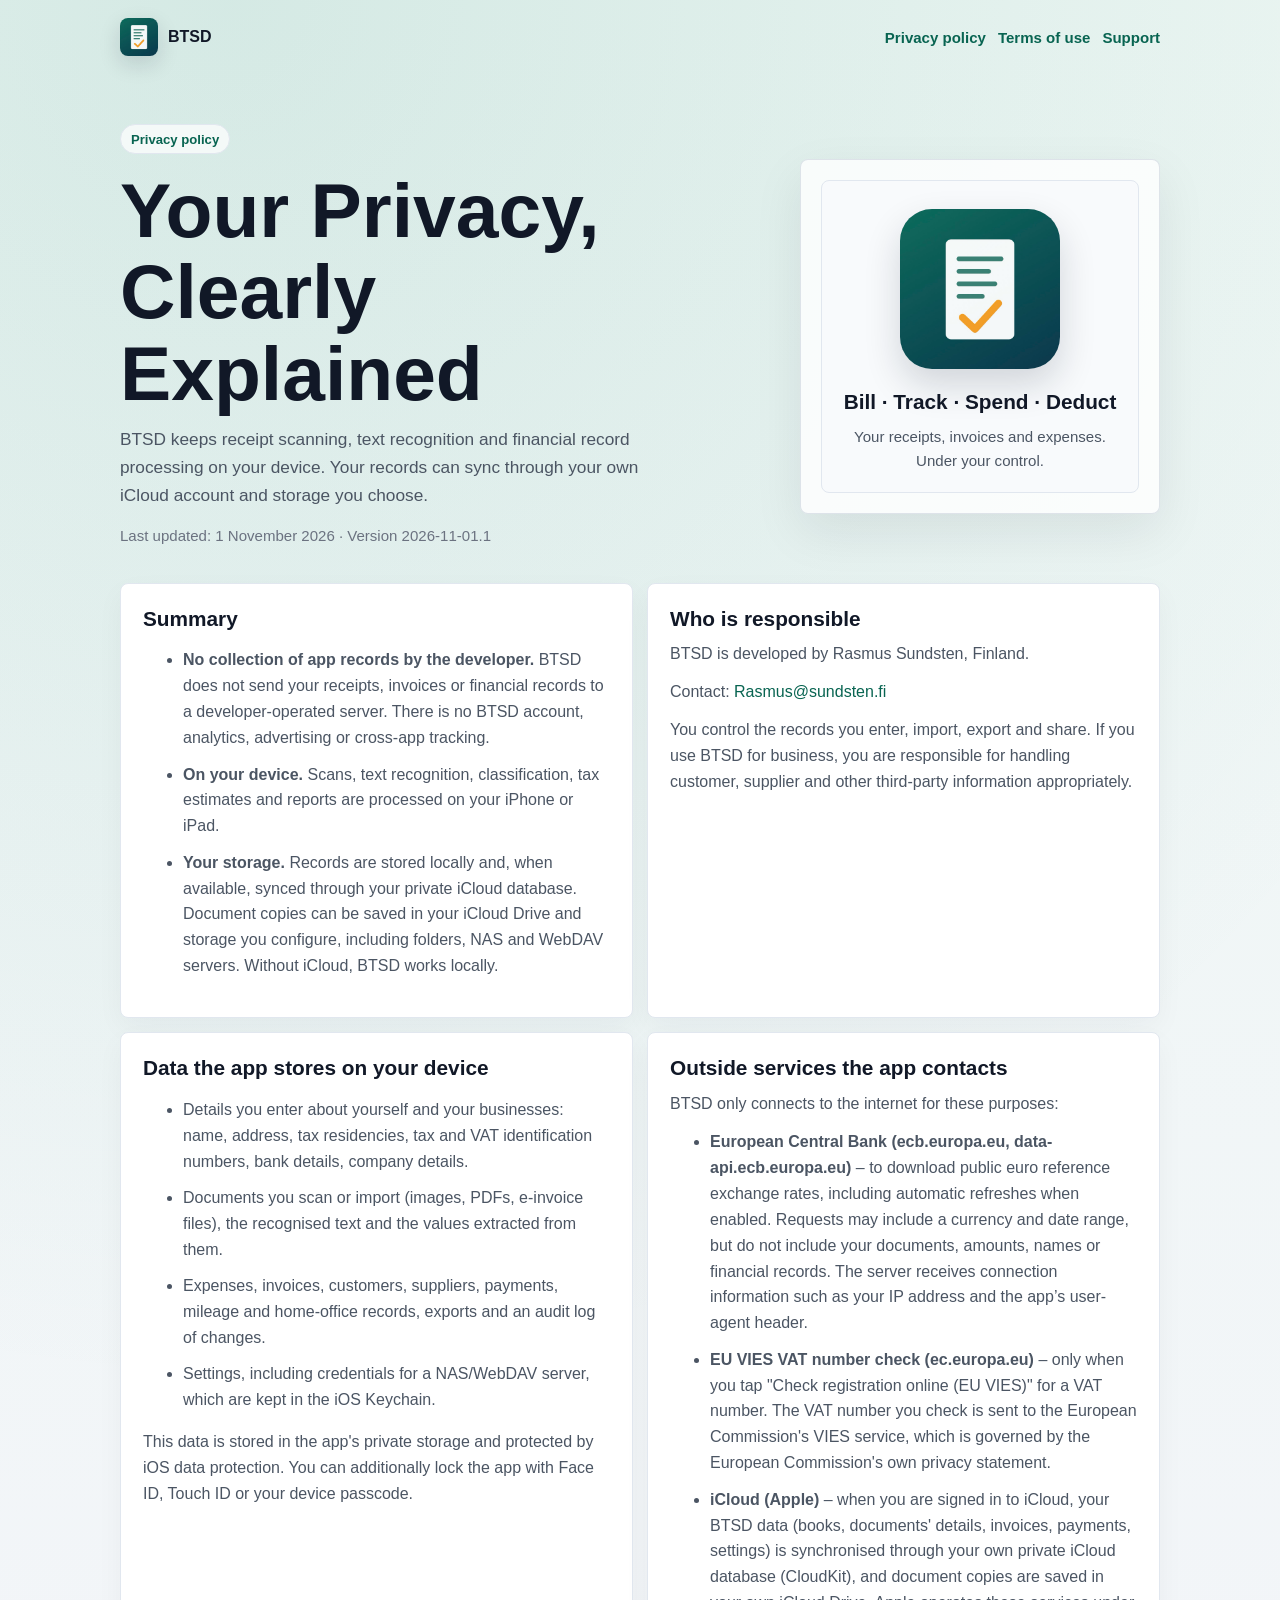
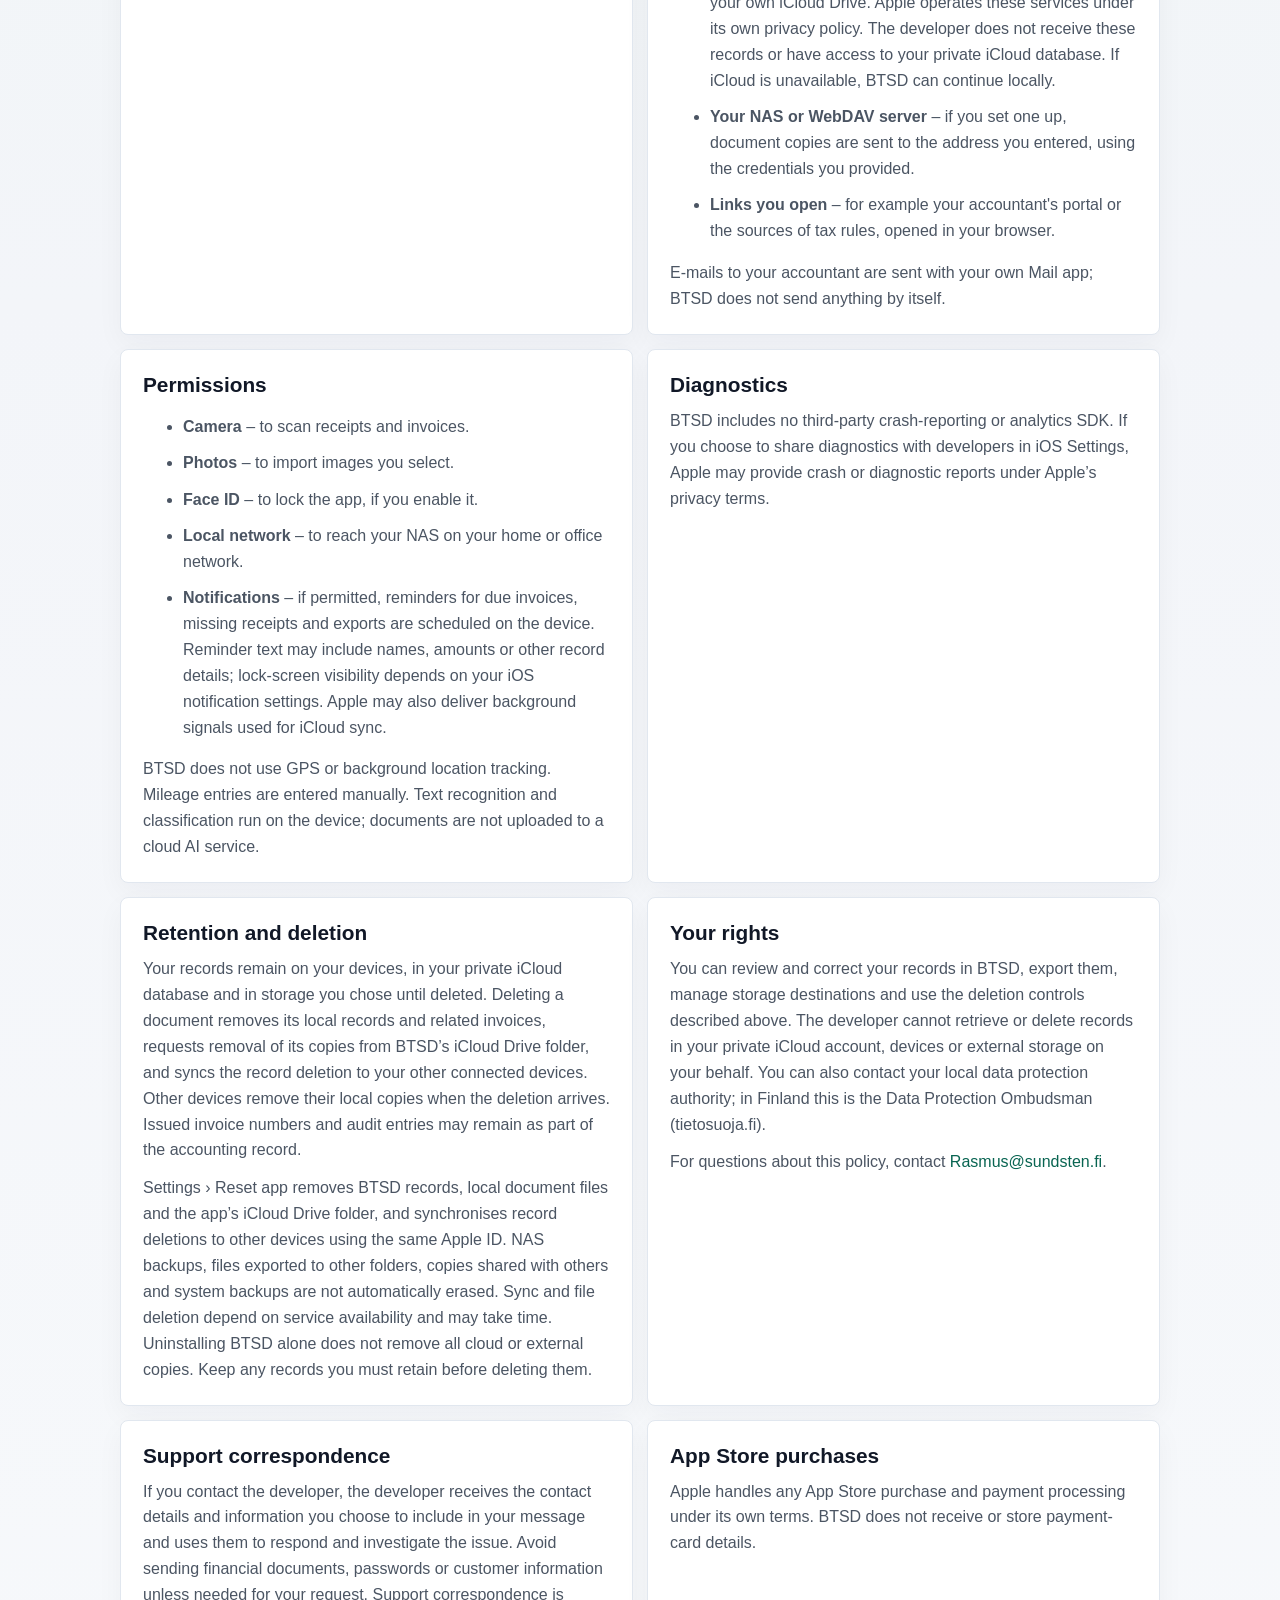
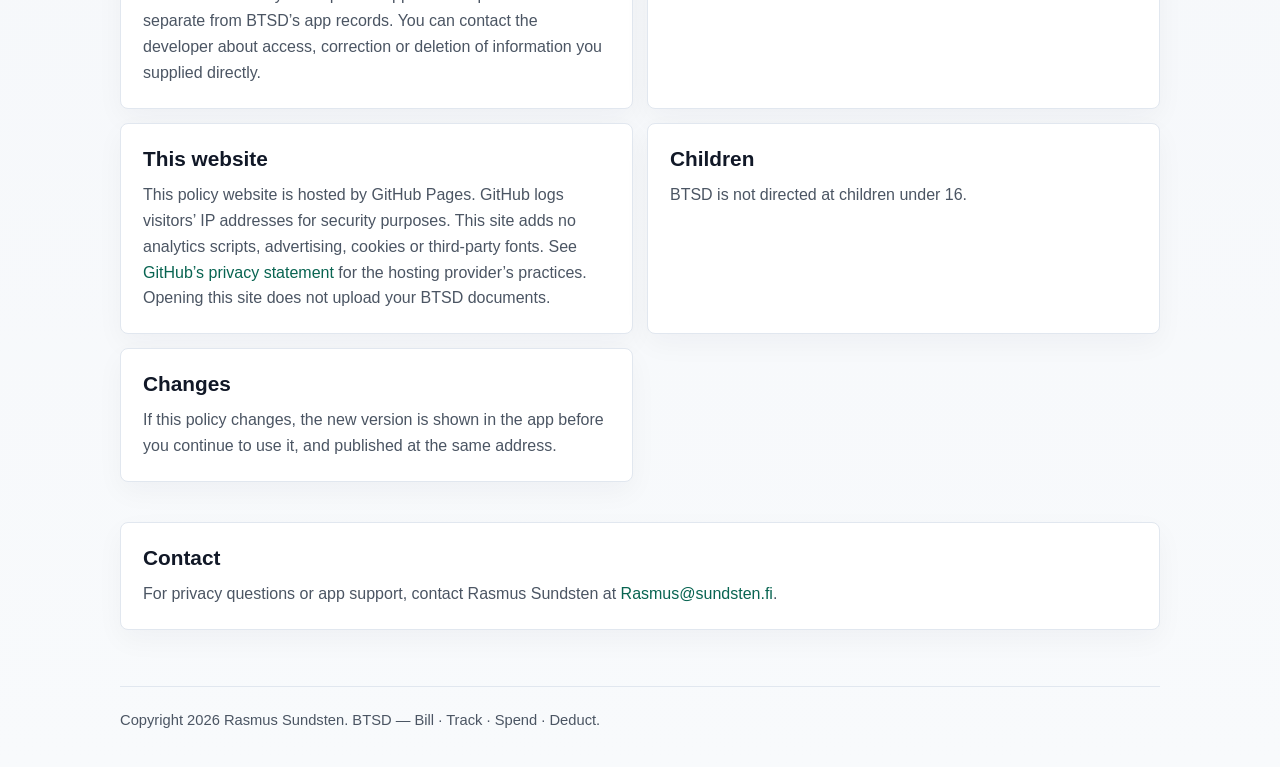
==== privacy-policy/index.html @ 998277a3 "Publish BTSD privacy policy, terms and support" ====
<!doctype html>
<html lang="en"><head>
<meta charset="utf-8"><meta name="viewport" content="width=device-width, initial-scale=1">
<meta name="description" content="BTSD keeps receipt scanning, text recognition and financial record processing on your device. Your records can sync through your own iCloud account and storage you choose.">
<title>Your Privacy, Clearly Explained</title><link rel="icon" type="image/png" href="../assets/btsd-icon.png">
<link rel="stylesheet" href="../styles.css"></head><body>
<header class="shell nav"><a class="brand" href="../"><img src="../assets/btsd-icon.png" alt=""><span>BTSD</span></a>
<nav class="nav-links" aria-label="Main navigation"><a href="../privacy-policy/">Privacy policy</a><a href="../terms.html">Terms of use</a><a href="../support/">Support</a></nav></header>
<main><section class="shell hero"><div class="hero-copy"><span class="pill">Privacy policy</span>
<h1>Your Privacy, Clearly Explained</h1><p class="lead">BTSD keeps receipt scanning, text recognition and financial record processing on your device. Your records can sync through your own iCloud account and storage you choose.</p><p class="meta">Last updated: 1 November 2026 · Version 2026-11-01.1</p></div>
<aside class="device" aria-label="BTSD app icon"><div class="device-screen"><img class="app-icon" src="../assets/btsd-icon.png" alt="BTSD app icon"><h2>Bill · Track · Spend · Deduct</h2><p>Your receipts, invoices and expenses.<br>Under your control.</p></div></aside></section>
<section class="shell policy-grid"><div class="grid"><article class="card"><h2>Summary</h2><ul>
<li><strong>No collection of app records by the developer.</strong> BTSD does not send your receipts, invoices or financial records to a developer-operated server. There is no BTSD account, analytics, advertising or cross-app tracking.</li>
<li><strong>On your device.</strong> Scans, text recognition, classification, tax estimates and reports are processed on your iPhone or iPad.</li>
<li><strong>Your storage.</strong> Records are stored locally and, when available, synced through your private iCloud database. Document copies can be saved in your iCloud Drive and storage you configure, including folders, NAS and WebDAV servers. Without iCloud, BTSD works locally.</li>
</ul></article>
<article class="card"><h2>Who is responsible</h2><p>BTSD is developed by Rasmus Sundsten, Finland.</p>
<p>Contact: <a href="mailto:Rasmus@sundsten.fi">Rasmus@sundsten.fi</a></p>
<p>You control the records you enter, import, export and share. If you use BTSD for business, you are responsible for handling customer, supplier and other third-party information appropriately.</p></article>
<article class="card"><h2>Data the app stores on your device</h2><ul>
<li>Details you enter about yourself and your businesses: name, address, tax residencies, tax and VAT identification numbers, bank details, company details.</li>
<li>Documents you scan or import (images, PDFs, e-invoice files), the recognised text and the values extracted from them.</li>
<li>Expenses, invoices, customers, suppliers, payments, mileage and home-office records, exports and an audit log of changes.</li>
<li>Settings, including credentials for a NAS/WebDAV server, which are kept in the iOS Keychain.</li>
</ul>
<p>This data is stored in the app&#x27;s private storage and protected by iOS data protection. You can additionally lock the app with Face ID, Touch ID or your device passcode.</p></article>
<article class="card"><h2>Outside services the app contacts</h2><p>BTSD only connects to the internet for these purposes:</p>
<ul>
<li><strong>European Central Bank (ecb.europa.eu, data-api.ecb.europa.eu)</strong> – to download public euro reference exchange rates, including automatic refreshes when enabled. Requests may include a currency and date range, but do not include your documents, amounts, names or financial records. The server receives connection information such as your IP address and the app’s user-agent header.</li>
<li><strong>EU VIES VAT number check (ec.europa.eu)</strong> – only when you tap &quot;Check registration online (EU VIES)&quot; for a VAT number. The VAT number you check is sent to the European Commission&#x27;s VIES service, which is governed by the European Commission&#x27;s own privacy statement.</li>
<li><strong>iCloud (Apple)</strong> – when you are signed in to iCloud, your BTSD data (books, documents&#x27; details, invoices, payments, settings) is synchronised through your own private iCloud database (CloudKit), and document copies are saved in your own iCloud Drive. Apple operates these services under its own privacy policy. The developer does not receive these records or have access to your private iCloud database. If iCloud is unavailable, BTSD can continue locally.</li>
<li><strong>Your NAS or WebDAV server</strong> – if you set one up, document copies are sent to the address you entered, using the credentials you provided.</li>
<li><strong>Links you open</strong> – for example your accountant&#x27;s portal or the sources of tax rules, opened in your browser.</li>
</ul>
<p>E-mails to your accountant are sent with your own Mail app; BTSD does not send anything by itself.</p></article>
<article class="card"><h2>Permissions</h2><ul>
<li><strong>Camera</strong> – to scan receipts and invoices.</li>
<li><strong>Photos</strong> – to import images you select.</li>
<li><strong>Face ID</strong> – to lock the app, if you enable it.</li>
<li><strong>Local network</strong> – to reach your NAS on your home or office network.</li>
<li><strong>Notifications</strong> – if permitted, reminders for due invoices, missing receipts and exports are scheduled on the device. Reminder text may include names, amounts or other record details; lock-screen visibility depends on your iOS notification settings. Apple may also deliver background signals used for iCloud sync.</li>
</ul>
<p>BTSD does not use GPS or background location tracking. Mileage entries are entered manually. Text recognition and classification run on the device; documents are not uploaded to a cloud AI service.</p></article>
<article class="card"><h2>Diagnostics</h2><p>BTSD includes no third-party crash-reporting or analytics SDK. If you choose to share diagnostics with developers in iOS Settings, Apple may provide crash or diagnostic reports under Apple’s privacy terms.</p></article>
<article class="card"><h2>Retention and deletion</h2><p>Your records remain on your devices, in your private iCloud database and in storage you chose until deleted. Deleting a document removes its local records and related invoices, requests removal of its copies from BTSD’s iCloud Drive folder, and syncs the record deletion to your other connected devices. Other devices remove their local copies when the deletion arrives. Issued invoice numbers and audit entries may remain as part of the accounting record.</p>
<p>Settings › Reset app removes BTSD records, local document files and the app’s iCloud Drive folder, and synchronises record deletions to other devices using the same Apple ID. NAS backups, files exported to other folders, copies shared with others and system backups are not automatically erased. Sync and file deletion depend on service availability and may take time. Uninstalling BTSD alone does not remove all cloud or external copies. Keep any records you must retain before deleting them.</p></article>
<article class="card"><h2>Your rights</h2><p>You can review and correct your records in BTSD, export them, manage storage destinations and use the deletion controls described above. The developer cannot retrieve or delete records in your private iCloud account, devices or external storage on your behalf. You can also contact your local data protection authority; in Finland this is the Data Protection Ombudsman (tietosuoja.fi).</p>
<p>For questions about this policy, contact <a href="mailto:Rasmus@sundsten.fi">Rasmus@sundsten.fi</a>.</p></article>
<article class="card"><h2>Support correspondence</h2><p>If you contact the developer, the developer receives the contact details and information you choose to include in your message and uses them to respond and investigate the issue. Avoid sending financial documents, passwords or customer information unless needed for your request. Support correspondence is separate from BTSD’s app records. You can contact the developer about access, correction or deletion of information you supplied directly.</p></article>
<article class="card"><h2>App Store purchases</h2><p>Apple handles any App Store purchase and payment processing under its own terms. BTSD does not receive or store payment-card details.</p></article>
<article class="card"><h2>This website</h2><p>This policy website is hosted by GitHub Pages. GitHub logs visitors’ IP addresses for security purposes. This site adds no analytics scripts, advertising, cookies or third-party fonts. See <a href="https://docs.github.com/en/site-policy/privacy-policies/github-general-privacy-statement">GitHub’s privacy statement</a> for the hosting provider’s practices. Opening this site does not upload your BTSD documents.</p></article>
<article class="card"><h2>Children</h2><p>BTSD is not directed at children under 16.</p></article>
<article class="card"><h2>Changes</h2><p>If this policy changes, the new version is shown in the app before you continue to use it, and published at the same address.</p></article></div></section>
<section class="shell contact"><article class="card"><h2>Contact</h2><p>For privacy questions or app support, contact Rasmus Sundsten at <a href="mailto:Rasmus@sundsten.fi">Rasmus@sundsten.fi</a>.</p></article></section></main>
<footer class="shell footer"><p>Copyright 2026 Rasmus Sundsten. BTSD — Bill · Track · Spend · Deduct.</p></footer></body></html>
---- styles.css ----
:root {
  color-scheme: light;
  --bg: #f3f5f9;
  --panel: #ffffff;
  --ink: #111827;
  --muted: #4b5563;
  --soft: #6b7280;
  --line: #e1e7ef;
  --accent: #1769d1;
  --accent-strong: #0f4fac;
  --ok: #166534;
  --shadow: 0 18px 50px rgba(15, 23, 42, 0.08);
}

* {
  box-sizing: border-box;
}

html {
  scroll-behavior: smooth;
}

body {
  margin: 0;
  font-family: -apple-system, BlinkMacSystemFont, "SF Pro Text", "Segoe UI", Roboto, Arial, sans-serif;
  background:
    radial-gradient(circle at 18% 0%, rgba(23, 105, 209, 0.13), transparent 34%),
    linear-gradient(180deg, #eef3fb 0%, var(--bg) 48%, #f8fafc 100%);
  color: var(--ink);
}

a {
  color: var(--accent-strong);
  text-decoration: none;
}

a:hover {
  text-decoration: underline;
}

.shell {
  width: min(1040px, calc(100% - 32px));
  margin: 0 auto;
}

.nav {
  display: flex;
  align-items: center;
  justify-content: space-between;
  gap: 16px;
  padding: 18px 0;
}

.brand {
  display: inline-flex;
  align-items: center;
  gap: 10px;
  color: var(--ink);
  font-weight: 800;
}

.brand img {
  width: 38px;
  height: 38px;
  border-radius: 8px;
  box-shadow: 0 8px 22px rgba(15, 23, 42, 0.14);
}

.nav-links {
  display: flex;
  align-items: center;
  gap: 12px;
  font-size: 0.94rem;
  font-weight: 700;
}

.button {
  display: inline-flex;
  align-items: center;
  justify-content: center;
  min-height: 40px;
  padding: 0 14px;
  border: 1px solid rgba(23, 105, 209, 0.25);
  border-radius: 8px;
  background: var(--accent);
  color: #fff;
  font-weight: 800;
  box-shadow: 0 12px 28px rgba(23, 105, 209, 0.22);
}

.button:hover {
  text-decoration: none;
  background: var(--accent-strong);
}

.hero {
  display: grid;
  grid-template-columns: minmax(0, 1.1fr) minmax(260px, 0.9fr);
  gap: 28px;
  align-items: center;
  padding: 50px 0 34px;
}

.hero-copy {
  min-width: 0;
}

.pill {
  display: inline-flex;
  align-items: center;
  gap: 8px;
  min-height: 30px;
  padding: 0 10px;
  border: 1px solid var(--line);
  border-radius: 999px;
  background: rgba(255, 255, 255, 0.72);
  color: var(--accent-strong);
  font-size: 0.82rem;
  font-weight: 800;
}

h1 {
  margin: 16px 0 12px;
  font-size: clamp(2.35rem, 6vw, 4.8rem);
  line-height: 0.95;
  letter-spacing: 0;
}

h2 {
  margin: 0 0 10px;
  font-size: 1.3rem;
  line-height: 1.25;
}

p,
li {
  color: var(--muted);
  line-height: 1.62;
}

p {
  margin: 0;
}

.lead {
  max-width: 680px;
  font-size: 1.08rem;
}

.meta {
  margin-top: 14px;
  color: var(--soft);
  font-size: 0.94rem;
}

.device {
  justify-self: end;
  width: min(100%, 360px);
  border: 1px solid rgba(148, 163, 184, 0.28);
  border-radius: 8px;
  background: rgba(255, 255, 255, 0.8);
  box-shadow: var(--shadow);
  padding: 20px;
}

.device-screen {
  border: 1px solid var(--line);
  border-radius: 8px;
  background: #f8fafc;
  padding: 18px;
}

.app-icon {
  width: 82px;
  height: 82px;
  border-radius: 18px;
  display: block;
  margin-bottom: 18px;
  box-shadow: 0 16px 36px rgba(15, 23, 42, 0.16);
}

.mock-line {
  height: 10px;
  margin: 10px 0;
  border-radius: 999px;
  background: #d8e2ef;
}

.mock-line.short {
  width: 58%;
  background: rgba(23, 105, 209, 0.24);
}

.mock-row {
  display: grid;
  grid-template-columns: 1fr 64px;
  gap: 12px;
  align-items: center;
  margin-top: 18px;
  padding-top: 16px;
  border-top: 1px solid var(--line);
}

.mock-badge {
  min-height: 34px;
  border-radius: 8px;
  background: #e8f1ff;
}

.band {
  padding: 18px 0;
}

.card {
  background: var(--panel);
  border: 1px solid var(--line);
  border-radius: 8px;
  padding: 22px;
  box-shadow: 0 10px 28px rgba(15, 23, 42, 0.04);
}

.summary ul {
  margin: 8px 0 0;
  padding-left: 18px;
}

.summary li {
  margin: 6px 0;
  color: var(--ok);
  font-weight: 700;
}

.grid {
  display: grid;
  grid-template-columns: repeat(2, minmax(0, 1fr));
  gap: 14px;
}

.policy {
  display: grid;
  gap: 14px;
  padding: 16px 0 42px;
}

.contact {
  margin-bottom: 56px;
}

.footer {
  border-top: 1px solid var(--line);
  padding: 22px 0 34px;
  color: var(--soft);
  font-size: 0.92rem;
}

@media (max-width: 780px) {
  .shell {
    width: min(100% - 28px, 1040px);
  }

  .nav {
    align-items: flex-start;
    flex-direction: column;
  }

  .hero {
    grid-template-columns: 1fr;
    padding-top: 28px;
  }

  .device {
    justify-self: stretch;
    width: 100%;
  }

  .grid {
    grid-template-columns: 1fr;
  }
}


/* BTSD: the Alfa Omega layout with the app’s green accent. */
:root { --accent: #087c65; --accent-strong: #086451; }
body { background: radial-gradient(circle at 18% 0%,rgba(8,124,101,.11),transparent 34%),linear-gradient(180deg,#eef7f4 0%,var(--bg) 48%,#f8fafc 100%); }
.nav-links { flex-wrap: wrap; }
.hero h1 { line-height: 1.06; }
.hero .app-icon { width: 160px; height: 160px; margin: 10px auto 20px; border-radius: 32px; }
.device-screen { text-align: center; }
.device-screen p { font-size: .94rem; }
.card li { margin-bottom: .65rem; }
.card p + p, .card p + ul { margin-top: 12px; }
.grid .card { overflow-wrap: anywhere; }
.policy-grid { margin-bottom: 40px; }
a:focus-visible { outline: 3px solid var(--accent); outline-offset: 4px; }
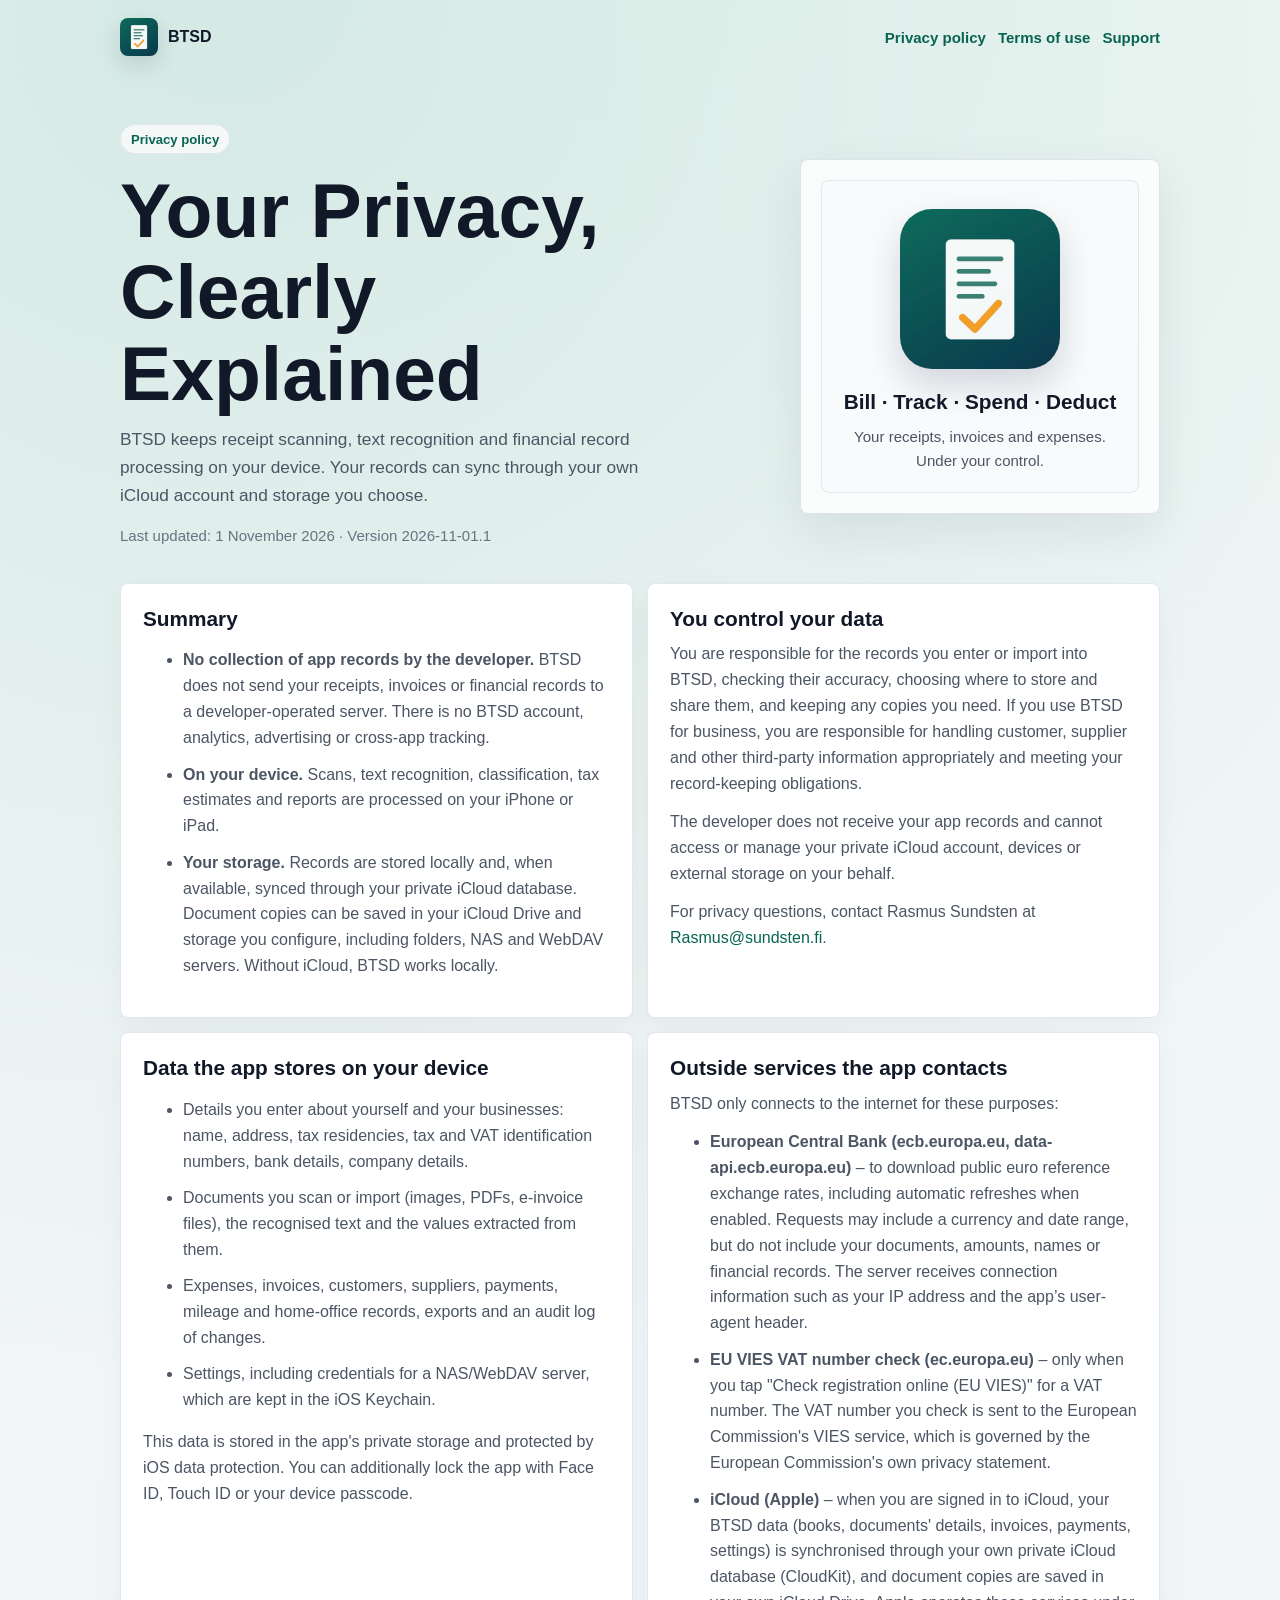
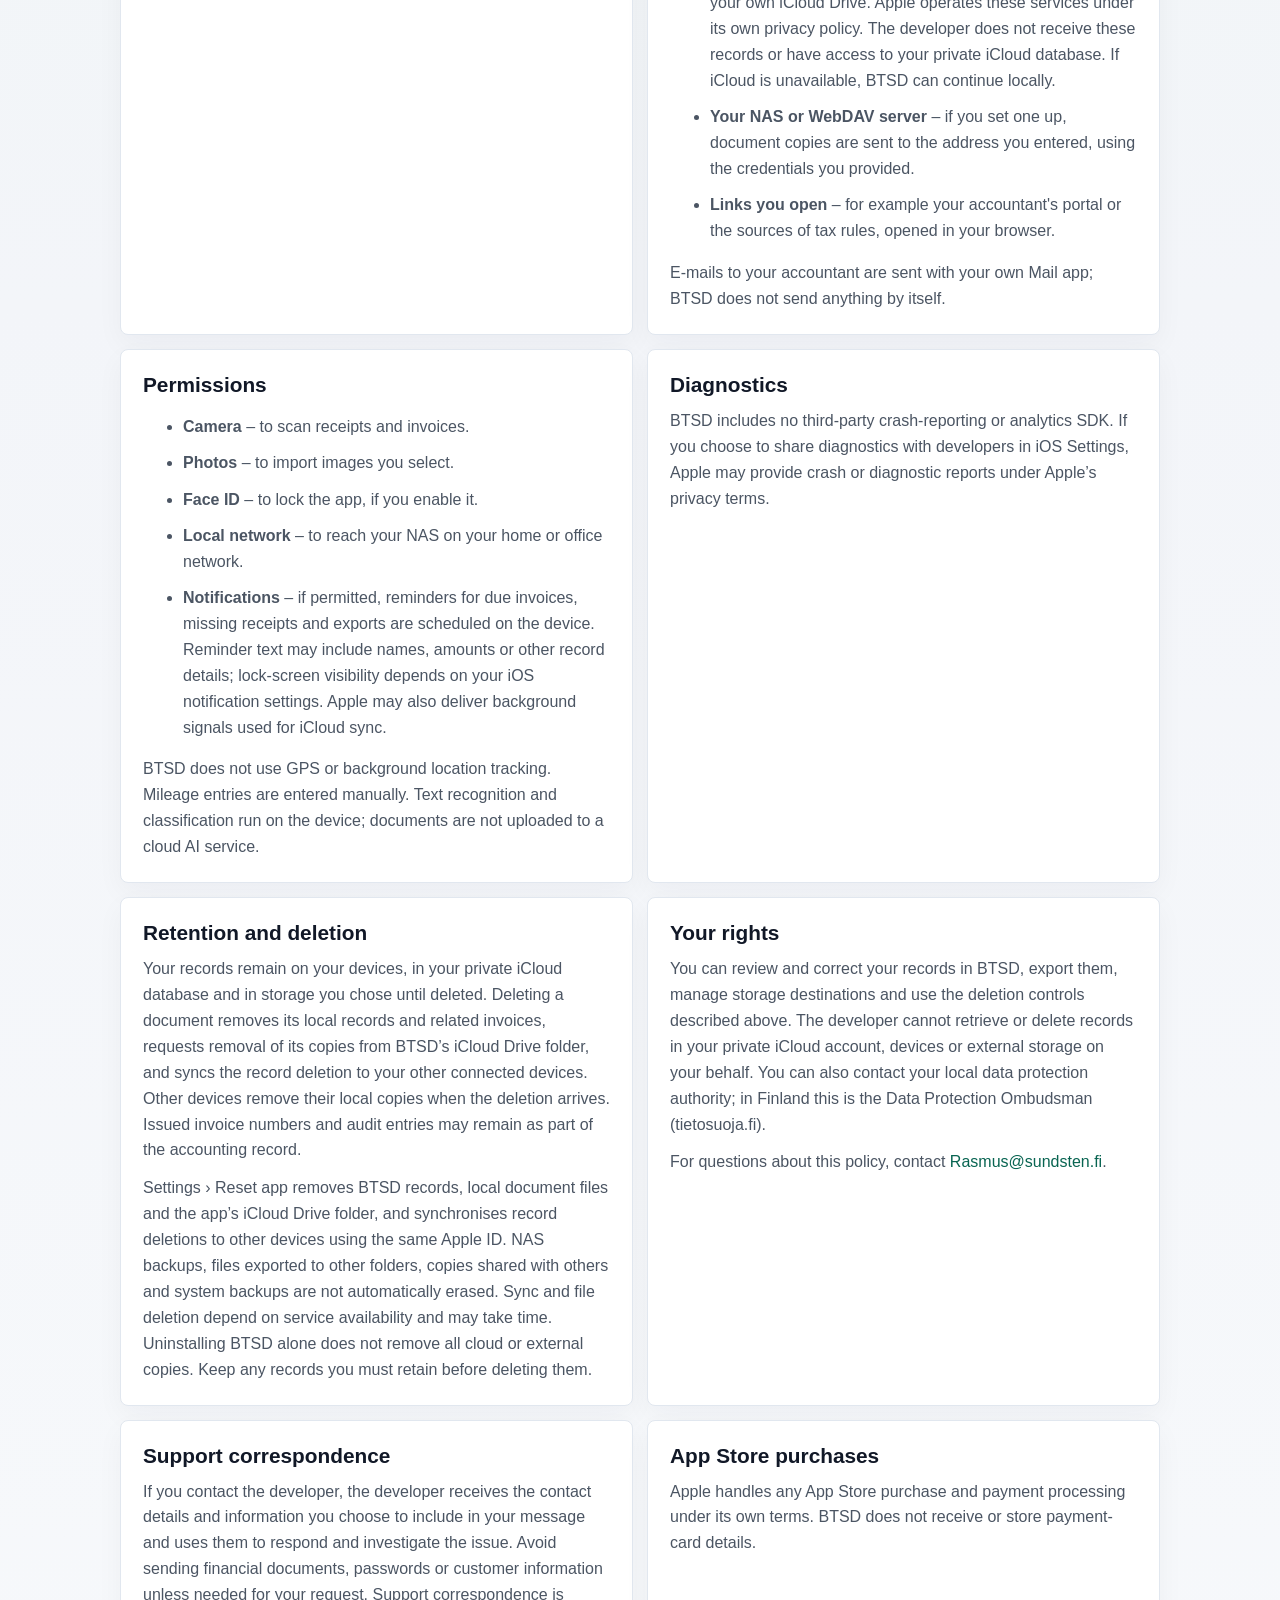
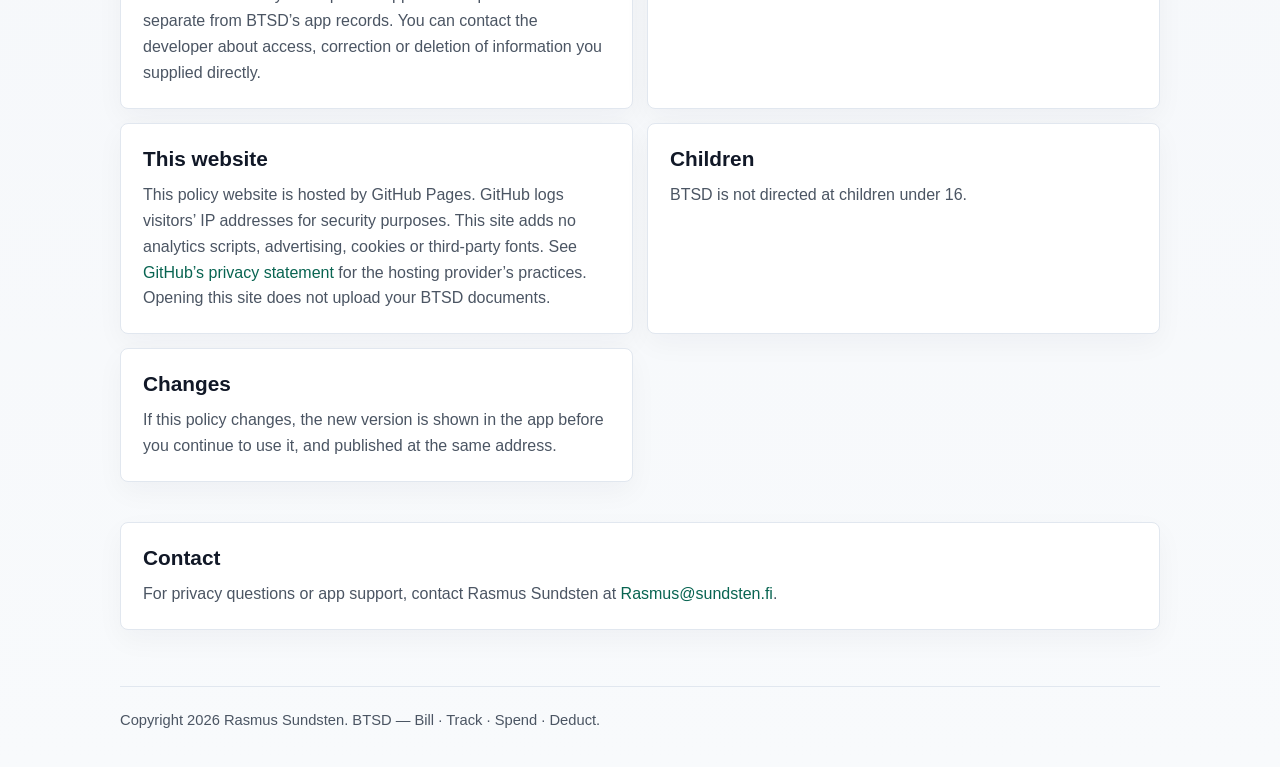
==== commit 0b8703fb: "Clarify that customers control and maintain their records" ====
--- a/privacy-policy/index.html
+++ b/privacy-policy/index.html
@@ -14,9 +14,9 @@
 <li><strong>On your device.</strong> Scans, text recognition, classification, tax estimates and reports are processed on your iPhone or iPad.</li>
 <li><strong>Your storage.</strong> Records are stored locally and, when available, synced through your private iCloud database. Document copies can be saved in your iCloud Drive and storage you configure, including folders, NAS and WebDAV servers. Without iCloud, BTSD works locally.</li>
 </ul></article>
-<article class="card"><h2>Who is responsible</h2><p>BTSD is developed by Rasmus Sundsten, Finland.</p>
-<p>Contact: <a href="mailto:Rasmus@sundsten.fi">Rasmus@sundsten.fi</a></p>
-<p>You control the records you enter, import, export and share. If you use BTSD for business, you are responsible for handling customer, supplier and other third-party information appropriately.</p></article>
+<article class="card"><h2>You control your data</h2><p>You are responsible for the records you enter or import into BTSD, checking their accuracy, choosing where to store and share them, and keeping any copies you need. If you use BTSD for business, you are responsible for handling customer, supplier and other third-party information appropriately and meeting your record-keeping obligations.</p>
+<p>The developer does not receive your app records and cannot access or manage your private iCloud account, devices or external storage on your behalf.</p>
+<p>For privacy questions, contact Rasmus Sundsten at <a href="mailto:Rasmus@sundsten.fi">Rasmus@sundsten.fi</a>.</p></article>
 <article class="card"><h2>Data the app stores on your device</h2><ul>
 <li>Details you enter about yourself and your businesses: name, address, tax residencies, tax and VAT identification numbers, bank details, company details.</li>
 <li>Documents you scan or import (images, PDFs, e-invoice files), the recognised text and the values extracted from them.</li>
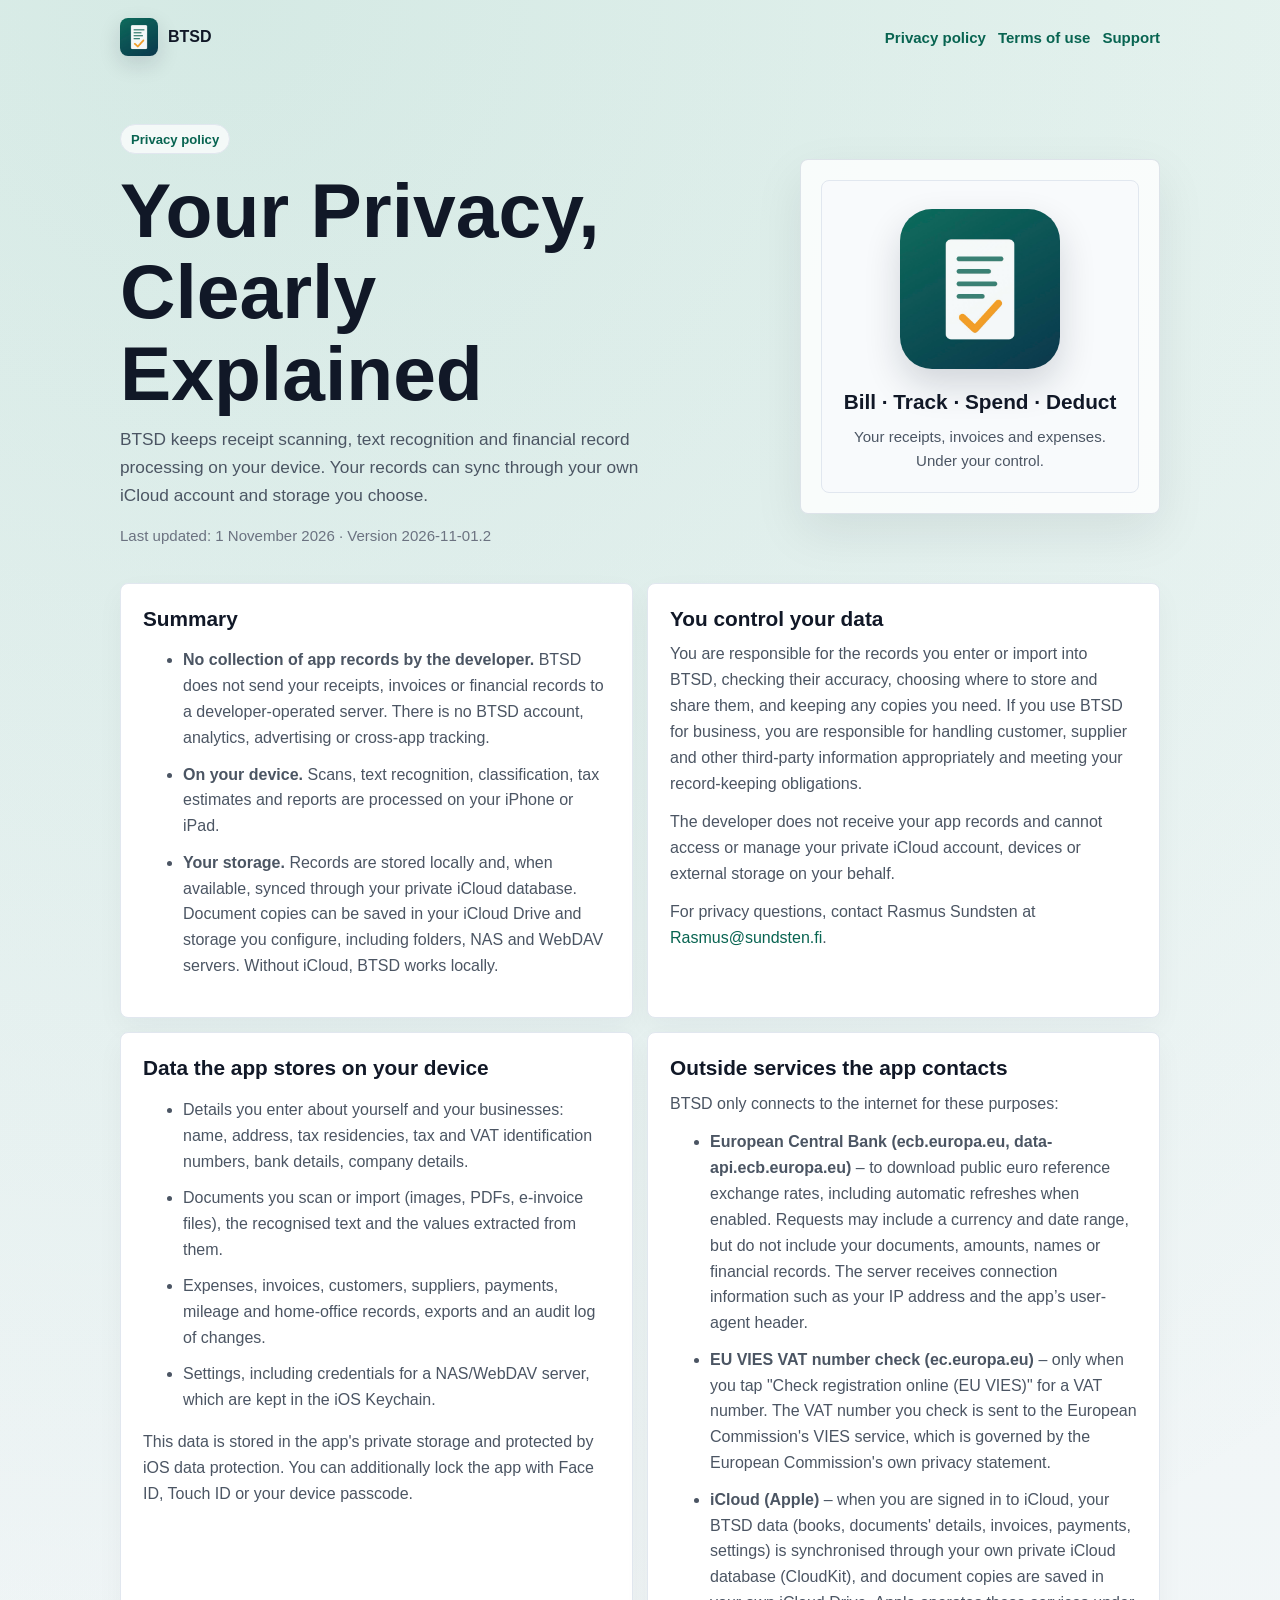
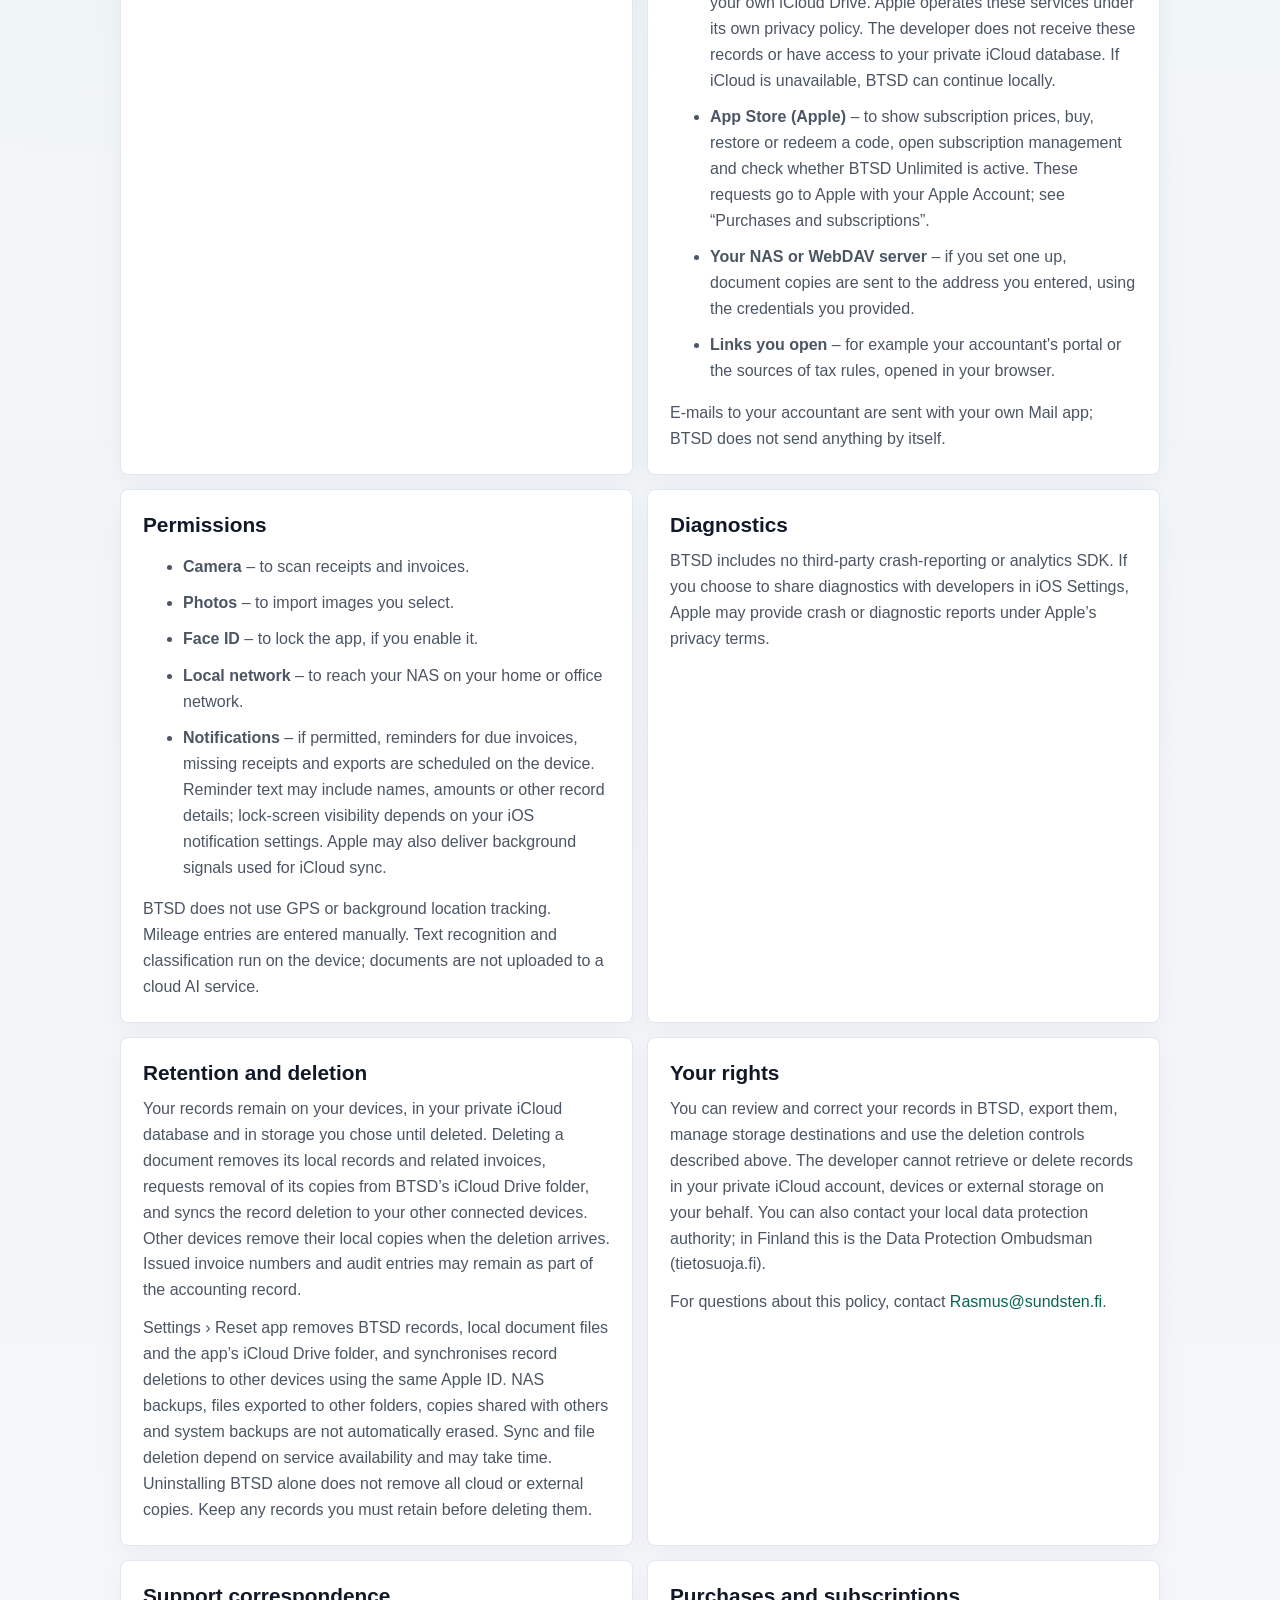
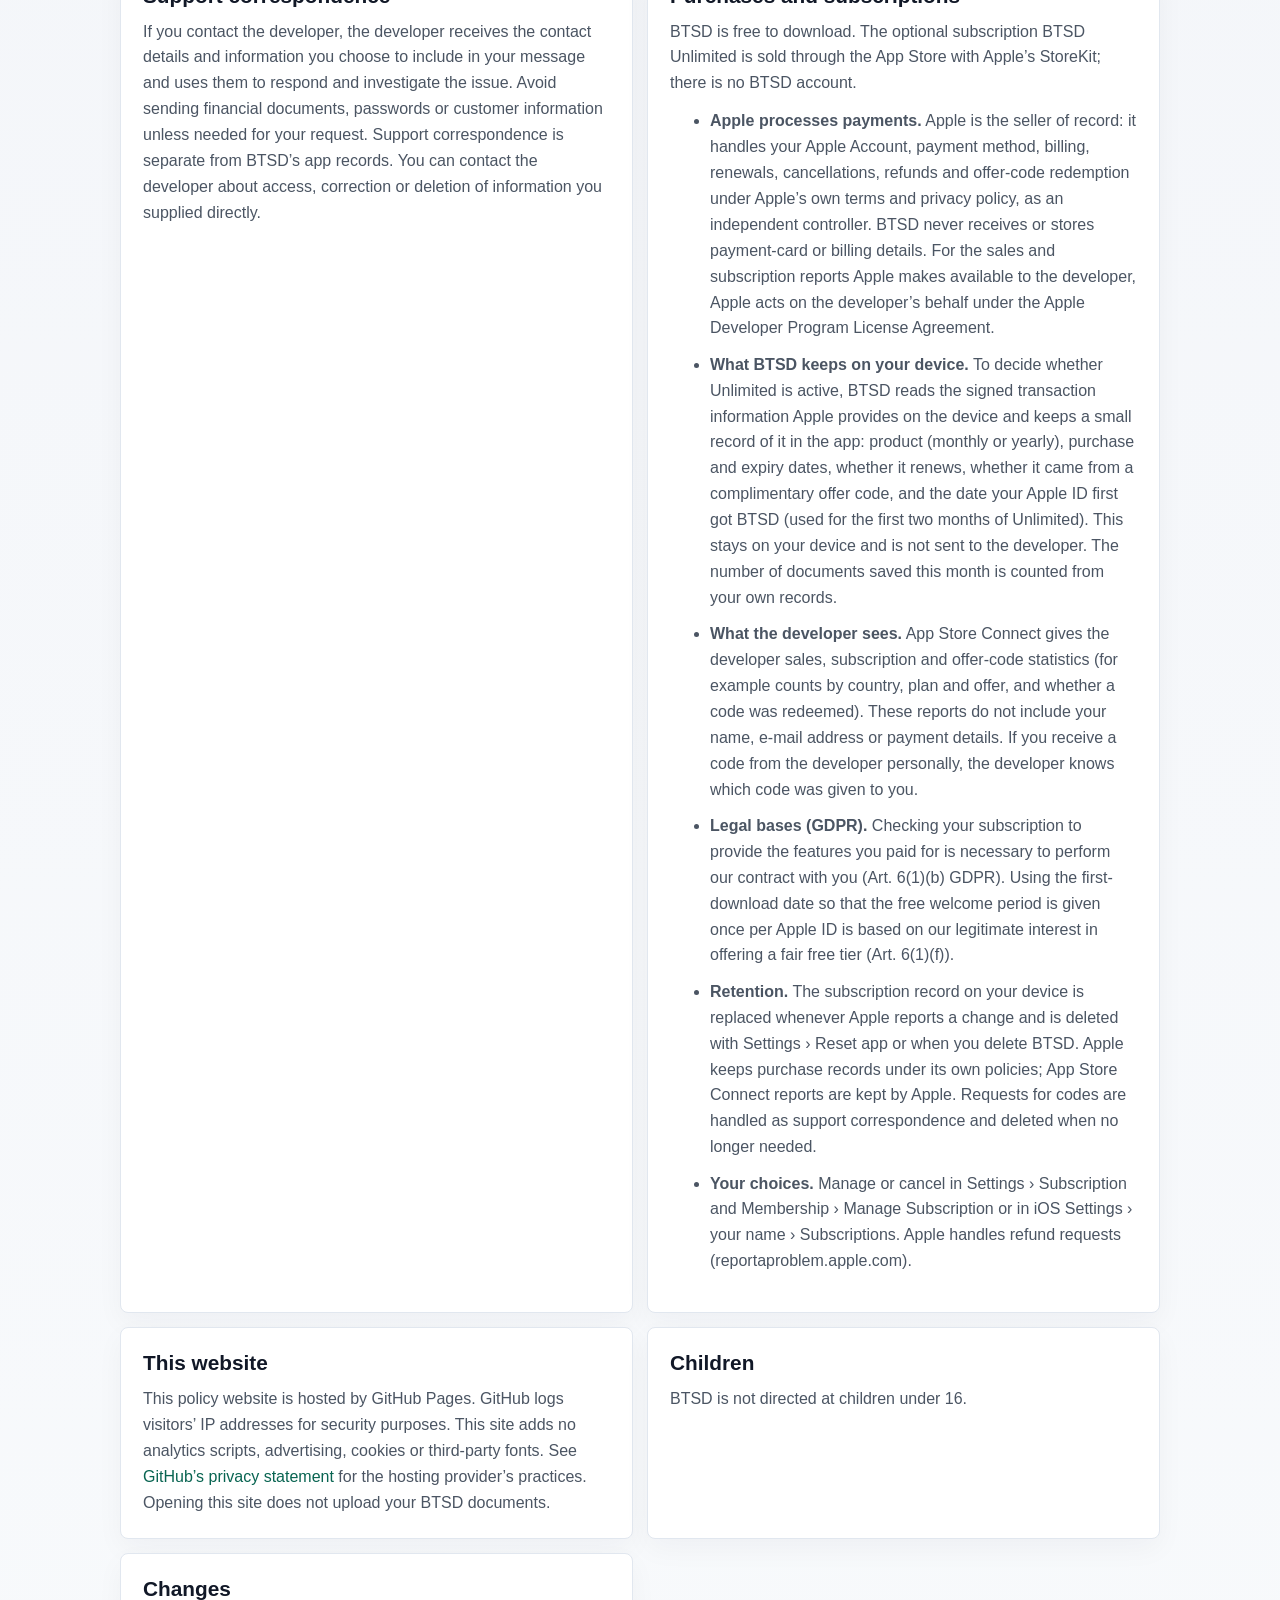
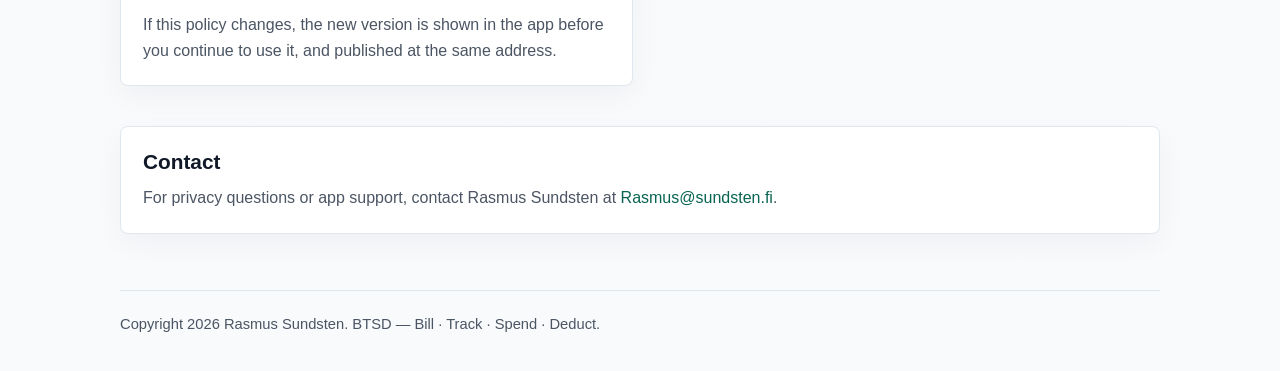
==== commit 3429b999: "Subscriptions: privacy policy and terms 2026-11-01.2 - Privacy policy: Purchases and subscriptions (" ====
--- a/privacy-policy/index.html
+++ b/privacy-policy/index.html
@@ -2,12 +2,12 @@
 <html lang="en"><head>
 <meta charset="utf-8"><meta name="viewport" content="width=device-width, initial-scale=1">
 <meta name="description" content="BTSD keeps receipt scanning, text recognition and financial record processing on your device. Your records can sync through your own iCloud account and storage you choose.">
-<title>Your Privacy, Clearly Explained</title><link rel="icon" type="image/png" href="../assets/btsd-icon.png">
+<title>BTSD · Your Privacy, Clearly Explained</title><link rel="icon" type="image/png" href="../assets/btsd-icon.png">
 <link rel="stylesheet" href="../styles.css"></head><body>
 <header class="shell nav"><a class="brand" href="../"><img src="../assets/btsd-icon.png" alt=""><span>BTSD</span></a>
 <nav class="nav-links" aria-label="Main navigation"><a href="../privacy-policy/">Privacy policy</a><a href="../terms.html">Terms of use</a><a href="../support/">Support</a></nav></header>
 <main><section class="shell hero"><div class="hero-copy"><span class="pill">Privacy policy</span>
-<h1>Your Privacy, Clearly Explained</h1><p class="lead">BTSD keeps receipt scanning, text recognition and financial record processing on your device. Your records can sync through your own iCloud account and storage you choose.</p><p class="meta">Last updated: 1 November 2026 · Version 2026-11-01.1</p></div>
+<h1>Your Privacy, Clearly Explained</h1><p class="lead">BTSD keeps receipt scanning, text recognition and financial record processing on your device. Your records can sync through your own iCloud account and storage you choose.</p><p class="meta">Last updated: 1 November 2026 · Version 2026-11-01.2</p></div>
 <aside class="device" aria-label="BTSD app icon"><div class="device-screen"><img class="app-icon" src="../assets/btsd-icon.png" alt="BTSD app icon"><h2>Bill · Track · Spend · Deduct</h2><p>Your receipts, invoices and expenses.<br>Under your control.</p></div></aside></section>
 <section class="shell policy-grid"><div class="grid"><article class="card"><h2>Summary</h2><ul>
 <li><strong>No collection of app records by the developer.</strong> BTSD does not send your receipts, invoices or financial records to a developer-operated server. There is no BTSD account, analytics, advertising or cross-app tracking.</li>
@@ -29,6 +29,7 @@
 <li><strong>European Central Bank (ecb.europa.eu, data-api.ecb.europa.eu)</strong> – to download public euro reference exchange rates, including automatic refreshes when enabled. Requests may include a currency and date range, but do not include your documents, amounts, names or financial records. The server receives connection information such as your IP address and the app’s user-agent header.</li>
 <li><strong>EU VIES VAT number check (ec.europa.eu)</strong> – only when you tap &quot;Check registration online (EU VIES)&quot; for a VAT number. The VAT number you check is sent to the European Commission&#x27;s VIES service, which is governed by the European Commission&#x27;s own privacy statement.</li>
 <li><strong>iCloud (Apple)</strong> – when you are signed in to iCloud, your BTSD data (books, documents&#x27; details, invoices, payments, settings) is synchronised through your own private iCloud database (CloudKit), and document copies are saved in your own iCloud Drive. Apple operates these services under its own privacy policy. The developer does not receive these records or have access to your private iCloud database. If iCloud is unavailable, BTSD can continue locally.</li>
+<li><strong>App Store (Apple)</strong> – to show subscription prices, buy, restore or redeem a code, open subscription management and check whether BTSD Unlimited is active. These requests go to Apple with your Apple Account; see “Purchases and subscriptions”.</li>
 <li><strong>Your NAS or WebDAV server</strong> – if you set one up, document copies are sent to the address you entered, using the credentials you provided.</li>
 <li><strong>Links you open</strong> – for example your accountant&#x27;s portal or the sources of tax rules, opened in your browser.</li>
 </ul>
@@ -47,7 +48,15 @@
 <article class="card"><h2>Your rights</h2><p>You can review and correct your records in BTSD, export them, manage storage destinations and use the deletion controls described above. The developer cannot retrieve or delete records in your private iCloud account, devices or external storage on your behalf. You can also contact your local data protection authority; in Finland this is the Data Protection Ombudsman (tietosuoja.fi).</p>
 <p>For questions about this policy, contact <a href="mailto:Rasmus@sundsten.fi">Rasmus@sundsten.fi</a>.</p></article>
 <article class="card"><h2>Support correspondence</h2><p>If you contact the developer, the developer receives the contact details and information you choose to include in your message and uses them to respond and investigate the issue. Avoid sending financial documents, passwords or customer information unless needed for your request. Support correspondence is separate from BTSD’s app records. You can contact the developer about access, correction or deletion of information you supplied directly.</p></article>
-<article class="card"><h2>App Store purchases</h2><p>Apple handles any App Store purchase and payment processing under its own terms. BTSD does not receive or store payment-card details.</p></article>
+<article class="card"><h2>Purchases and subscriptions</h2><p>BTSD is free to download. The optional subscription BTSD Unlimited is sold through the App Store with Apple’s StoreKit; there is no BTSD account.</p>
+<ul>
+<li><strong>Apple processes payments.</strong> Apple is the seller of record: it handles your Apple Account, payment method, billing, renewals, cancellations, refunds and offer-code redemption under Apple’s own terms and privacy policy, as an independent controller. BTSD never receives or stores payment-card or billing details. For the sales and subscription reports Apple makes available to the developer, Apple acts on the developer’s behalf under the Apple Developer Program License Agreement.</li>
+<li><strong>What BTSD keeps on your device.</strong> To decide whether Unlimited is active, BTSD reads the signed transaction information Apple provides on the device and keeps a small record of it in the app: product (monthly or yearly), purchase and expiry dates, whether it renews, whether it came from a complimentary offer code, and the date your Apple ID first got BTSD (used for the first two months of Unlimited). This stays on your device and is not sent to the developer. The number of documents saved this month is counted from your own records.</li>
+<li><strong>What the developer sees.</strong> App Store Connect gives the developer sales, subscription and offer-code statistics (for example counts by country, plan and offer, and whether a code was redeemed). These reports do not include your name, e-mail address or payment details. If you receive a code from the developer personally, the developer knows which code was given to you.</li>
+<li><strong>Legal bases (GDPR).</strong> Checking your subscription to provide the features you paid for is necessary to perform our contract with you (Art. 6(1)(b) GDPR). Using the first-download date so that the free welcome period is given once per Apple ID is based on our legitimate interest in offering a fair free tier (Art. 6(1)(f)).</li>
+<li><strong>Retention.</strong> The subscription record on your device is replaced whenever Apple reports a change and is deleted with Settings › Reset app or when you delete BTSD. Apple keeps purchase records under its own policies; App Store Connect reports are kept by Apple. Requests for codes are handled as support correspondence and deleted when no longer needed.</li>
+<li><strong>Your choices.</strong> Manage or cancel in Settings › Subscription and Membership › Manage Subscription or in iOS Settings › your name › Subscriptions. Apple handles refund requests (reportaproblem.apple.com).</li>
+</ul></article>
 <article class="card"><h2>This website</h2><p>This policy website is hosted by GitHub Pages. GitHub logs visitors’ IP addresses for security purposes. This site adds no analytics scripts, advertising, cookies or third-party fonts. See <a href="https://docs.github.com/en/site-policy/privacy-policies/github-general-privacy-statement">GitHub’s privacy statement</a> for the hosting provider’s practices. Opening this site does not upload your BTSD documents.</p></article>
 <article class="card"><h2>Children</h2><p>BTSD is not directed at children under 16.</p></article>
 <article class="card"><h2>Changes</h2><p>If this policy changes, the new version is shown in the app before you continue to use it, and published at the same address.</p></article></div></section>
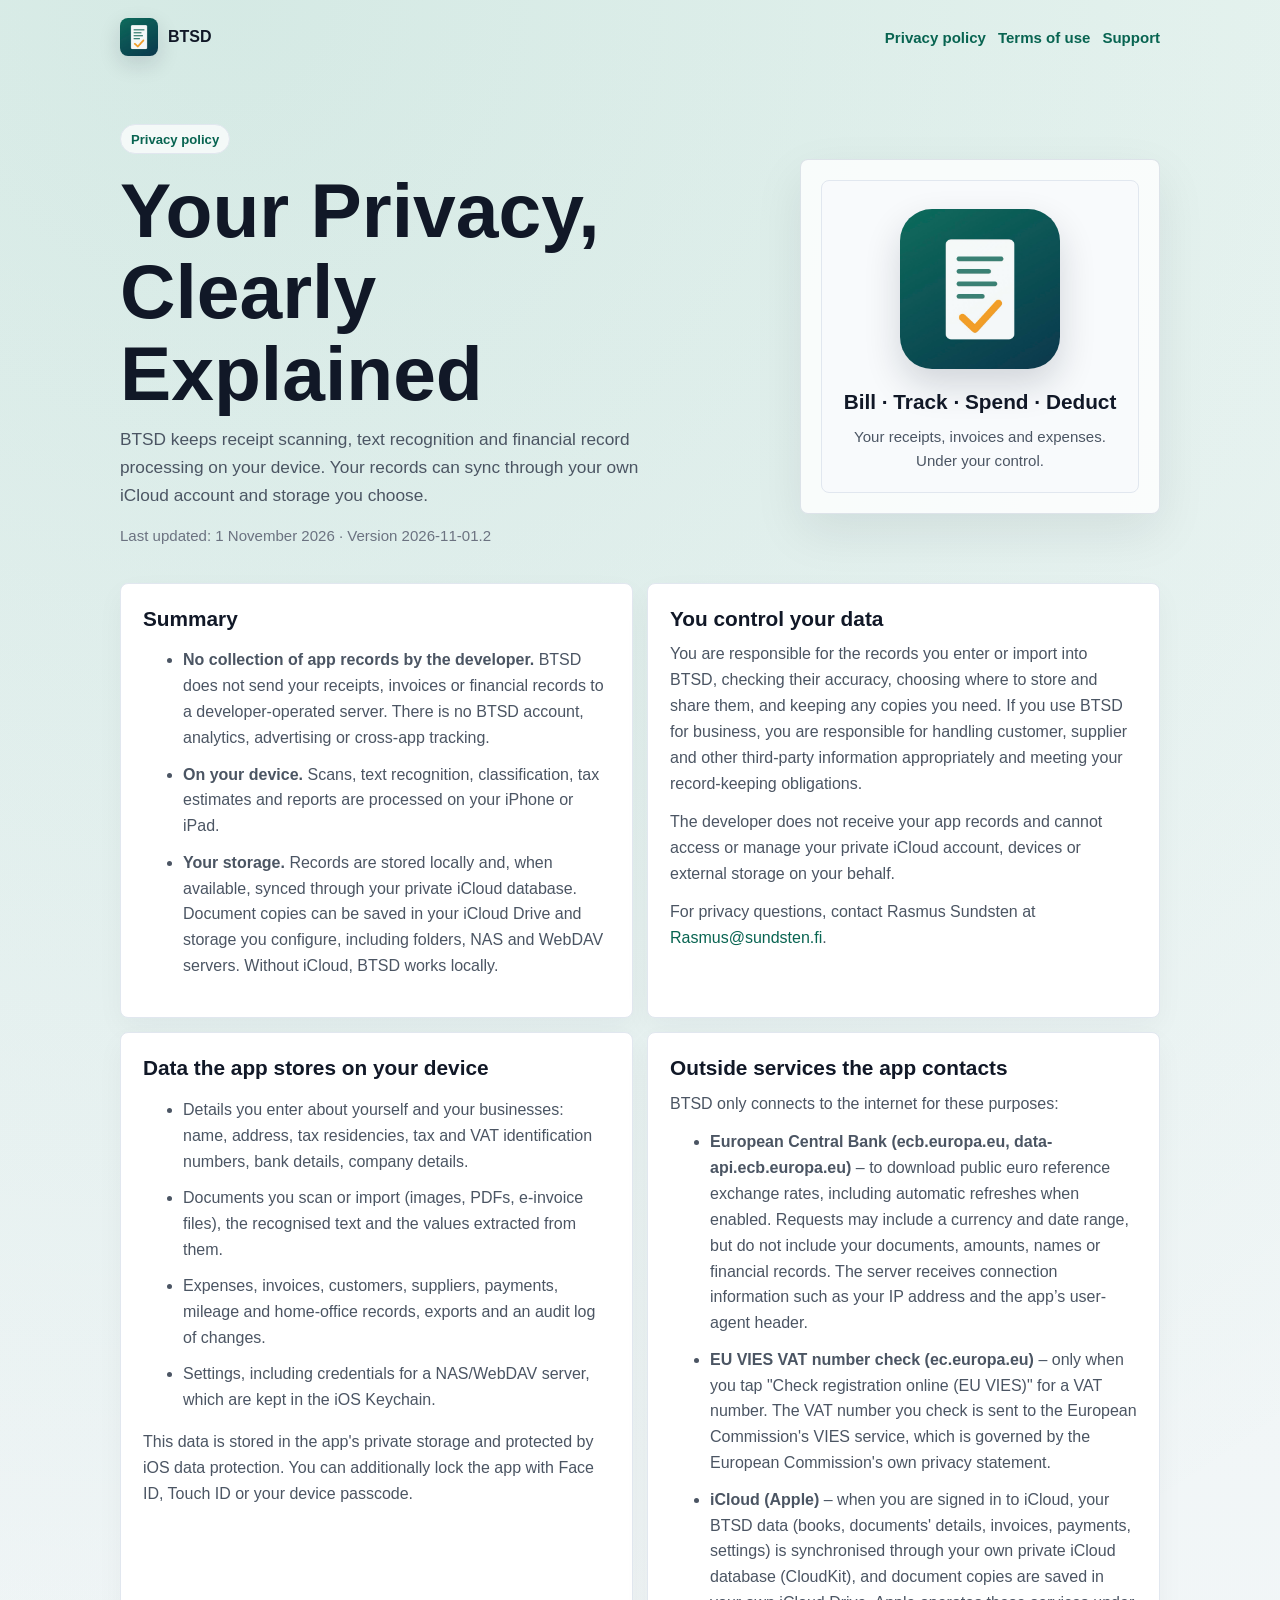
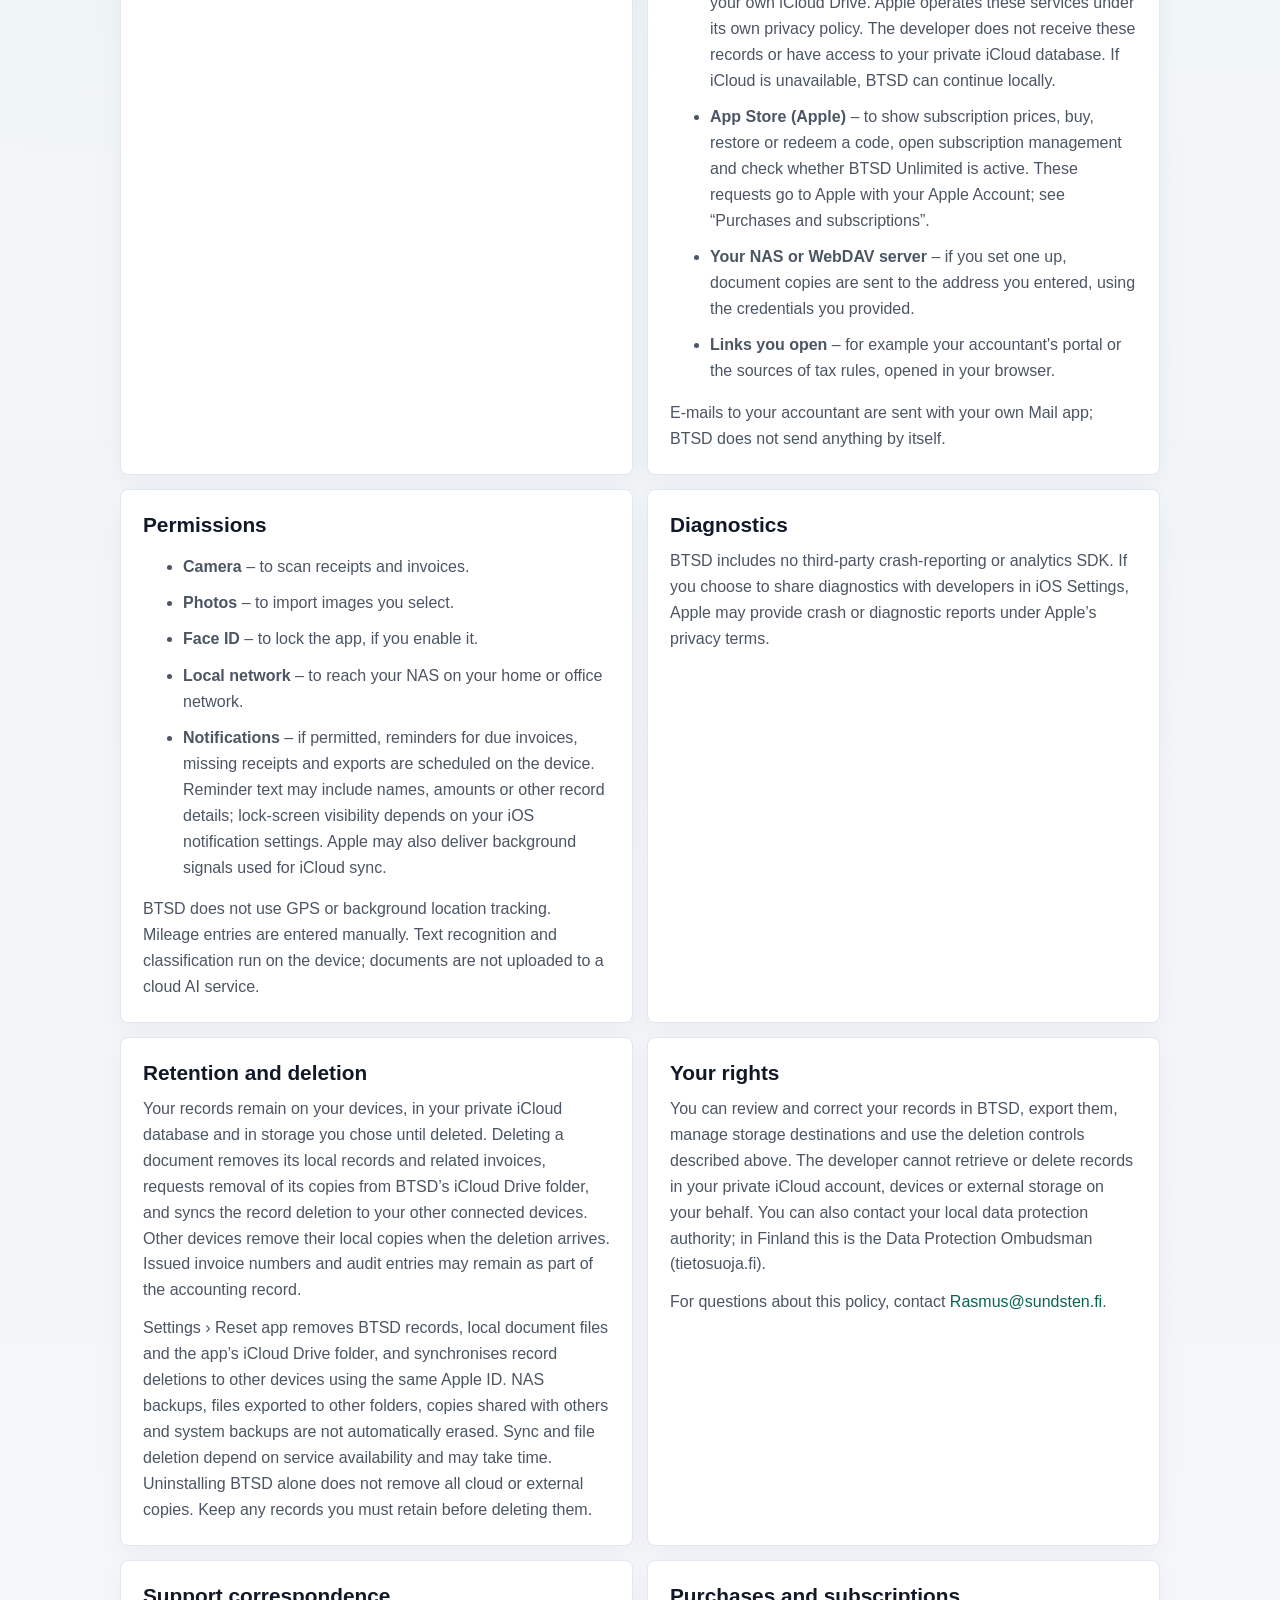
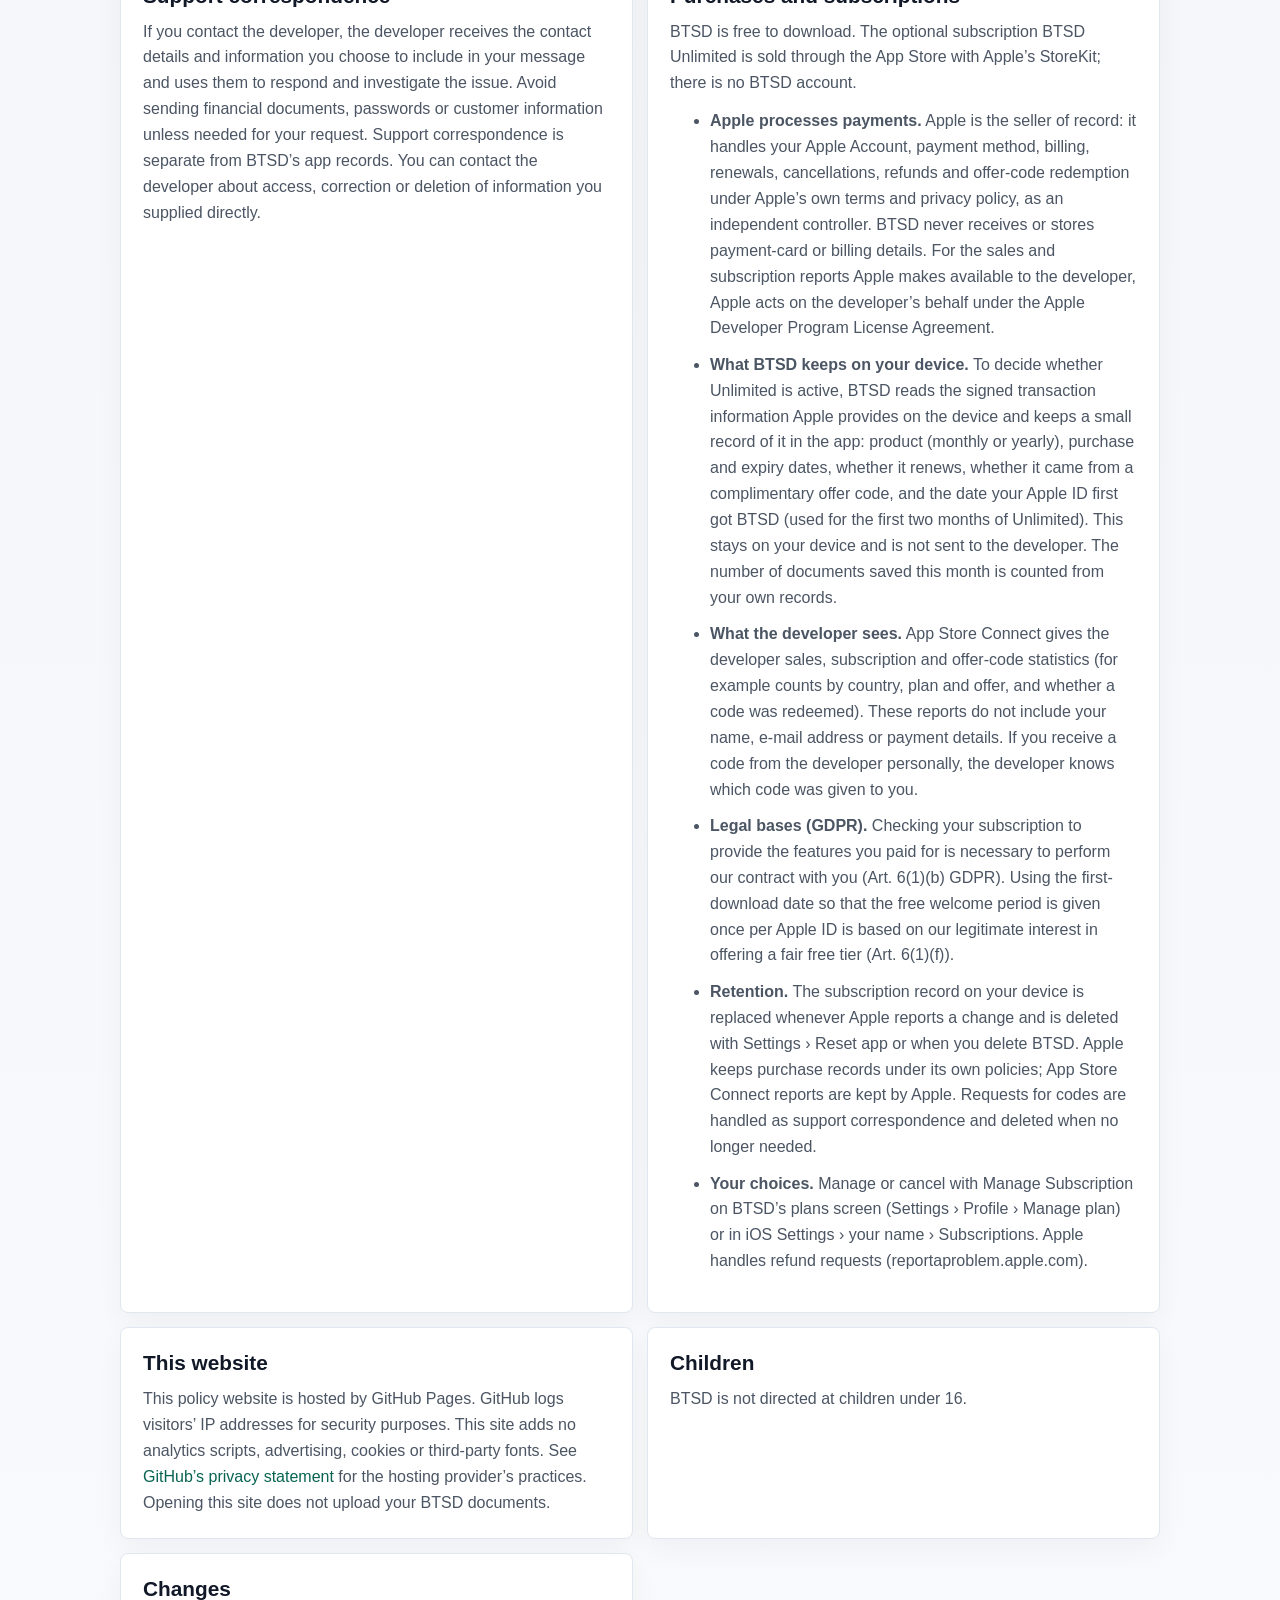
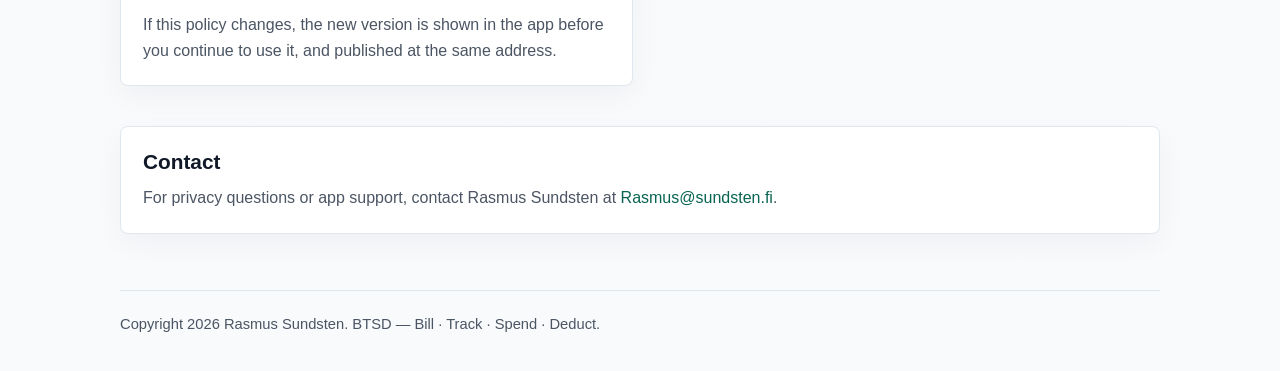
==== commit 485fbd73: "Privacy policy and terms: current menu path for managing the subscription Settings › Profile › Manag" ====
--- a/privacy-policy/index.html
+++ b/privacy-policy/index.html
@@ -55,7 +55,7 @@
 <li><strong>What the developer sees.</strong> App Store Connect gives the developer sales, subscription and offer-code statistics (for example counts by country, plan and offer, and whether a code was redeemed). These reports do not include your name, e-mail address or payment details. If you receive a code from the developer personally, the developer knows which code was given to you.</li>
 <li><strong>Legal bases (GDPR).</strong> Checking your subscription to provide the features you paid for is necessary to perform our contract with you (Art. 6(1)(b) GDPR). Using the first-download date so that the free welcome period is given once per Apple ID is based on our legitimate interest in offering a fair free tier (Art. 6(1)(f)).</li>
 <li><strong>Retention.</strong> The subscription record on your device is replaced whenever Apple reports a change and is deleted with Settings › Reset app or when you delete BTSD. Apple keeps purchase records under its own policies; App Store Connect reports are kept by Apple. Requests for codes are handled as support correspondence and deleted when no longer needed.</li>
-<li><strong>Your choices.</strong> Manage or cancel in Settings › Subscription and Membership › Manage Subscription or in iOS Settings › your name › Subscriptions. Apple handles refund requests (reportaproblem.apple.com).</li>
+<li><strong>Your choices.</strong> Manage or cancel with Manage Subscription on BTSD’s plans screen (Settings › Profile › Manage plan) or in iOS Settings › your name › Subscriptions. Apple handles refund requests (reportaproblem.apple.com).</li>
 </ul></article>
 <article class="card"><h2>This website</h2><p>This policy website is hosted by GitHub Pages. GitHub logs visitors’ IP addresses for security purposes. This site adds no analytics scripts, advertising, cookies or third-party fonts. See <a href="https://docs.github.com/en/site-policy/privacy-policies/github-general-privacy-statement">GitHub’s privacy statement</a> for the hosting provider’s practices. Opening this site does not upload your BTSD documents.</p></article>
 <article class="card"><h2>Children</h2><p>BTSD is not directed at children under 16.</p></article>
